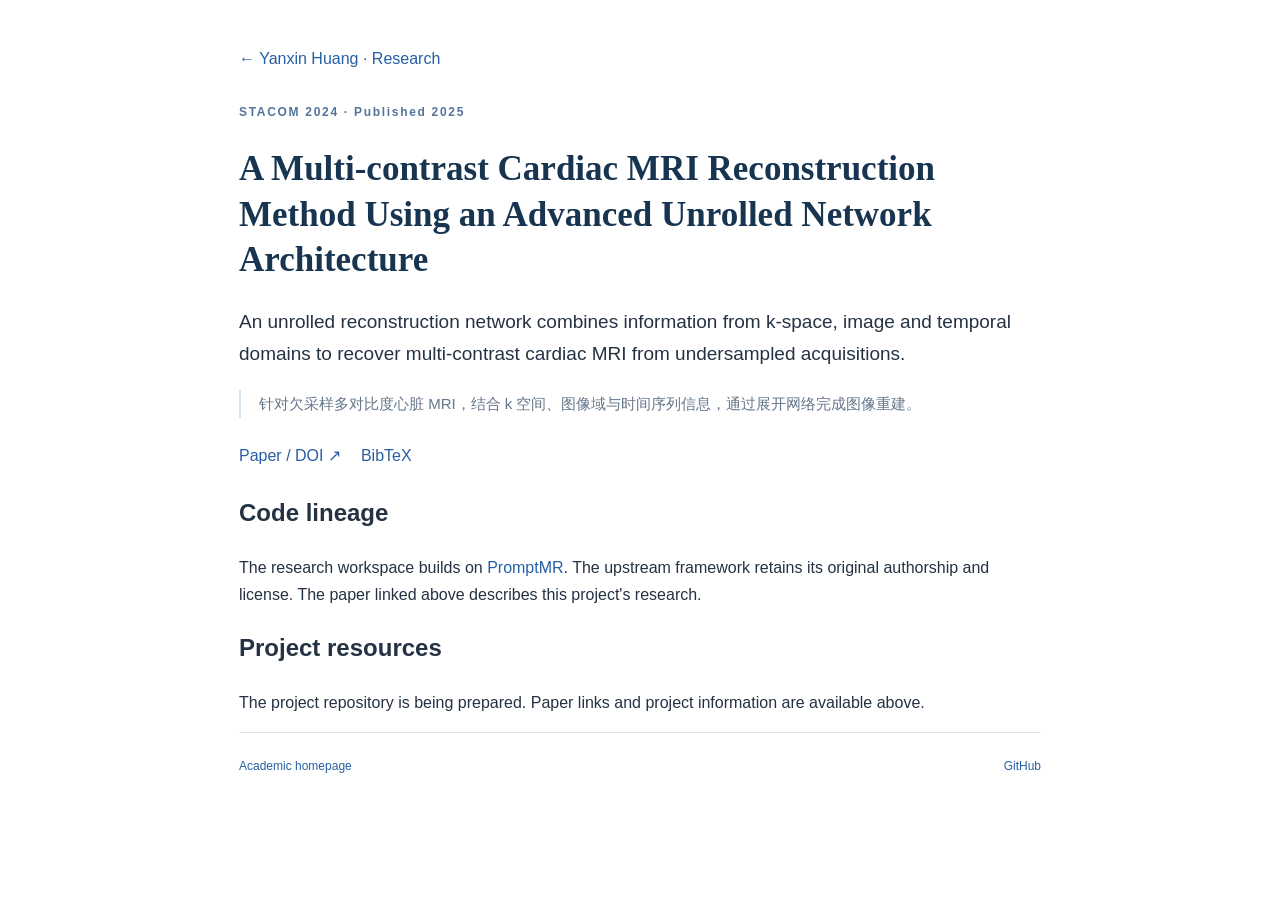
==== projects/cmr-reconstruction.html @ 60f84d49 "Publish academic homepage with Chinese summaries and verified paper links" ====
<!doctype html><html lang="en"><head><meta charset="utf-8"><meta name="viewport" content="width=device-width,initial-scale=1"><title>CMR Reconstruction | Yanxin Huang</title><link rel="stylesheet" href="../styles.css"><link rel="canonical" href="https://huangyanxin-china.github.io/projects/cmr-reconstruction.html"></head><body><main class="project-page"><a class="back" href="../index.html#projects">← Yanxin Huang · Research</a><p class="eyebrow">STACOM 2024 · Published 2025</p><h1>A Multi-contrast Cardiac MRI Reconstruction Method Using an Advanced Unrolled Network Architecture</h1><p class="lead">An unrolled reconstruction network combines information from k-space, image and temporal domains to recover multi-contrast cardiac MRI from undersampled acquisitions.</p><p class="chinese" lang="zh-CN">针对欠采样多对比度心脏 MRI，结合 k 空间、图像域与时间序列信息，通过展开网络完成图像重建。</p><div class="resource-links"><a href="https://doi.org/10.1007/978-3-031-87756-8_16">Paper / DOI ↗</a><a href="../publications.bib" download>BibTeX</a></div><h2>Code lineage</h2><p>The research workspace builds on <a href="https://github.com/hellopipu/PromptMR">PromptMR</a>. The upstream framework retains its original authorship and license. The paper linked above describes this project's research.</p><h2>Project resources</h2><p class="repository-status">The project repository is being prepared. Paper links and project information are available above.</p><footer><a href="../index.html">Academic homepage</a><a href="https://github.com/Huangyanxin-China">GitHub</a></footer></main></body></html>
---- styles.css ----
*{box-sizing:border-box}html{scroll-behavior:smooth;scroll-padding-top:100px}body{margin:0;background:#fff;color:#253244;font-family:Inter,-apple-system,BlinkMacSystemFont,"Segoe UI",Arial,sans-serif;font-size:16px;line-height:1.7}a{color:#265fa4;text-decoration:none}a:hover{text-decoration:underline}a:focus-visible,button:focus-visible,summary:focus-visible{outline:3px solid #e4a12b;outline-offset:5px}.skip{position:absolute;left:10px;top:-80px;background:#fff;padding:12px;z-index:9}.skip:focus{top:8px}header{max-width:1220px;margin:auto;padding:25px 36px;border-bottom:1px solid #e0e7ef;display:flex;justify-content:space-between;align-items:center}.wordmark{font-size:15px;font-weight:750;letter-spacing:1.5px;color:#172d48}.wordmark span{margin-left:16px;color:#78879a;font-size:12px;font-weight:500;letter-spacing:2px}nav{display:flex;gap:30px}nav a{font-size:14px;color:#4c5b6d}.layout{max-width:1220px;margin:0 auto;display:grid;grid-template-columns:260px minmax(0,1fr);gap:64px;padding:60px 36px 0}.profile{align-self:start;position:sticky;top:38px}.monogram{height:114px;width:114px;background:#eef3f9;border:1px solid #d8e3f0;color:#1b426d;font-family:Georgia,serif;font-size:42px;display:flex;align-items:center;justify-content:center;border-radius:50%;position:relative;margin-bottom:22px}.monogram span{height:7px;width:32px;background:#2d659d;position:absolute;bottom:18px;border-radius:2px}.profile h1{font-size:28px;line-height:1.2;margin:0 0 16px;color:#14283f;letter-spacing:-.6px}.affiliation,.university{font-size:14px;color:#617184;line-height:1.7;margin:0 0 10px}.university{color:#3c526b}.profile-rule{width:36px;height:2px;background:#b8cce4;margin:27px 0}.label,.eyebrow{font-size:12px;font-weight:700;letter-spacing:1.7px;color:#53739b}.interests{list-style:none;padding:0;margin:10px 0 30px;font-size:14px;color:#536579}.interests li{margin:5px 0}.profile-link{font-size:14px;font-weight:600}.profile-link span{margin-left:15px}main{min-width:0}.eyebrow{margin:0 0 18px}.intro h2{font-family:Georgia,"Times New Roman",serif;font-size:43px;line-height:1.18;letter-spacing:-1.2px;font-weight:400;color:#173450;margin:0 0 24px}.bio{font-size:17px;margin:0 0 16px}.chinese{font-size:15px;color:#65768a;line-height:1.9;border-left:2px solid #d8e4f0;padding-left:18px}.intro{padding-bottom:34px}section{margin-bottom:43px}.section-heading{border-bottom:1px solid #dce4ee;padding-bottom:12px;margin:0 0 23px;display:flex;align-items:baseline;justify-content:space-between;gap:15px}.section-heading h2{font-size:23px;letter-spacing:-.5px;color:#1b324c;margin:0;font-weight:650}.section-heading>span{font-size:11px;letter-spacing:1.1px;white-space:nowrap;color:#7c8b9b}.publication{display:grid;grid-template-columns:190px minmax(0,1fr);gap:25px}.paper-thumb{background:#edf3fa;border:1px solid #d8e5f3;padding:17px 13px;align-self:start;border-radius:7px;text-align:center}.paper-thumb:hover{text-decoration:none;border-color:#86a9d0}.badge{font-size:14px;font-weight:750;letter-spacing:1px;color:#234f7f}.thumb-steps{margin:20px 0;font-size:13px;display:flex;flex-direction:column;line-height:1.6;color:#5a6f88}.thumb-steps>span,.thumb-steps>strong{background:white;border:1px solid #d7e2ee;border-radius:5px;padding:7px 3px}.thumb-steps>strong{background:#2c5e92;color:white}.thumb-steps i{font-style:normal;color:#839bb5;font-size:16px}.thumb-note{font-size:12px;color:#65819f}.status{font-size:11px;letter-spacing:1.1px;color:#6a7d92}.paper-copy h3{font-size:19px;line-height:1.5;color:#245b94;margin:6px 0 10px;font-weight:650}.authors{font-size:14px;line-height:1.8;color:#617083;margin:0 0 11px}.authors strong{color:#283b52;font-weight:650}.paper-links{display:flex;flex-wrap:wrap;gap:0;font-size:14px}.paper-links a+a:before{content:"/";display:inline-block;margin:0 12px;color:#bcc7d4}.contributions{font-size:14px;line-height:1.8;padding-left:18px;color:#455a73;margin-bottom:0}.figure-link{display:block}.figure-link img{display:block;width:100%;height:auto}.caption,figcaption{font-size:13px;color:#697d93;margin:10px 0}.plot{margin:20px 0 28px;padding:20px 15px 10px;border:1px solid #dfe7f0;border-radius:6px}.plot img,.concept img{display:block;width:100%;height:auto}.results-controls{display:flex;justify-content:space-between;align-items:center;gap:15px;margin:24px 0 18px;font-size:14px}.budget{display:flex;border:1px solid #d4dfec;border-radius:6px;padding:3px;gap:3px}.budget button{border:0;background:transparent;color:#526983;font:inherit;font-size:14px;padding:7px 12px;border-radius:3px;cursor:pointer}.budget button[aria-pressed=true]{background:#224f81;color:white}.metric-cards{display:grid;grid-template-columns:1fr 1fr;gap:15px}.metric{background:#f4f7fb;padding:18px 21px;border-top:2px solid #3b6d9e}.metric h3{font-size:14px;margin:0;color:#49627e;font-weight:500}.value{font-family:Georgia,serif;font-size:36px;line-height:1.5;color:#193b61}.value small{font:12px Arial,sans-serif;color:#6c7e92;margin-left:10px}.gain{font-size:13px;color:#315e83}.table-wrap{overflow-x:auto;margin-top:23px}table{border-collapse:collapse;width:100%;font-size:14px;text-align:left;white-space:nowrap}caption{text-align:left;color:#60748c;font-size:13px;margin-bottom:8px}th{font-weight:600;color:#344e6c;background:#f7f9fc}th,td{padding:9px 10px;border-bottom:1px solid #e4eaf1}td:nth-child(4){font-weight:650;color:#235588}.evidence-note{font-size:13px;color:#68798b;line-height:1.8;margin-top:20px}.download{font-size:14px;font-weight:600}.download span{margin-left:10px}details{margin-top:22px;border:1px solid #dce5ef;border-radius:5px;padding:14px 18px}summary{cursor:pointer;font-size:15px;font-weight:550;color:#305c87}details div{font-size:15px;color:#52657a;line-height:1.9}footer{border-top:1px solid #dce4ee;padding:23px 0 32px;font-size:12px;color:#7d8a99;display:flex;flex-wrap:wrap;gap:12px;justify-content:space-between}@media(max-width:960px){.layout{gap:35px;grid-template-columns:215px minmax(0,1fr);padding-left:25px;padding-right:25px}.intro h2{font-size:35px}.publication{grid-template-columns:150px minmax(0,1fr);gap:18px}.section-heading{flex-wrap:wrap}.section-heading>span{font-size:11px}}@media(max-width:700px){header{padding:20px}.wordmark span{display:none}nav{gap:18px}.layout{display:block;padding:28px 20px 0}.profile{position:static;margin-bottom:35px;padding-bottom:24px;border-bottom:1px solid #dce4ee}.monogram{float:left;width:78px;height:78px;font-size:28px;margin:0 20px 12px 0}.monogram span{bottom:10px;width:24px;height:4px}.profile h1{font-size:25px;padding-top:4px}.affiliation br,.university br{display:none}.profile-rule,.profile .label,.interests,.profile-link{display:none}.university{clear:both}.intro h2{font-size:35px}.publication{grid-template-columns:1fr}.paper-thumb{display:none}.section-heading h2{font-size:22px}.section-heading>span{white-space:normal}.metric-cards{gap:10px}.metric{padding:14px}.value{font-size:30px}.results-controls{align-items:flex-start;flex-direction:column}.budget button{padding:9px 16px}.plot{padding:12px 5px}.eyebrow{font-size:11px;letter-spacing:1px}footer{display:block}footer span,footer a{display:block;margin:5px 0}}@media(prefers-reduced-motion:reduce){html{scroll-behavior:auto}}
.portrait{display:block;width:130px;height:172px;object-fit:cover;border-radius:7px;margin-bottom:23px;border:1px solid #dfe5ec}.identity-links{display:flex;gap:20px;font-size:14px}.additional-paper{margin-top:30px;padding-top:28px;border-top:1px solid #e5ebf2}.paper-summary{font-size:14px;line-height:1.8;margin-bottom:12px}.paper-chinese{font-size:13px;margin-top:13px}.thumb-steps>span+span{margin-top:10px}.project-list>a{display:grid;grid-template-columns:180px 1fr;gap:4px 18px;padding:18px 0;border-bottom:1px solid #e7ecf2;color:#405971}.project-list strong{color:#245b94}.project-list span{font-size:14px}.project-state{grid-column:2;color:#718197;font-size:12px!important}.project-page{max-width:850px;margin:45px auto;padding:0 24px}.project-page h1{font-family:Georgia,serif;font-size:35px;line-height:1.3;color:#173450}.project-page .back{display:inline-block;margin-bottom:30px}.project-page .lead{font-size:19px}.project-page img{max-width:100%;height:auto}.project-page .resource-links{display:flex;gap:20px;margin:24px 0;flex-wrap:wrap}.project-page code{font-size:14px;background:#f2f5f9;padding:2px 5px}@media(max-width:700px){.portrait{width:88px;height:119px;float:left;margin:0 20px 14px 0}.identity-links{clear:both}.project-list>a{grid-template-columns:1fr}.project-state{grid-column:1}.project-page h1{font-size:28px}}
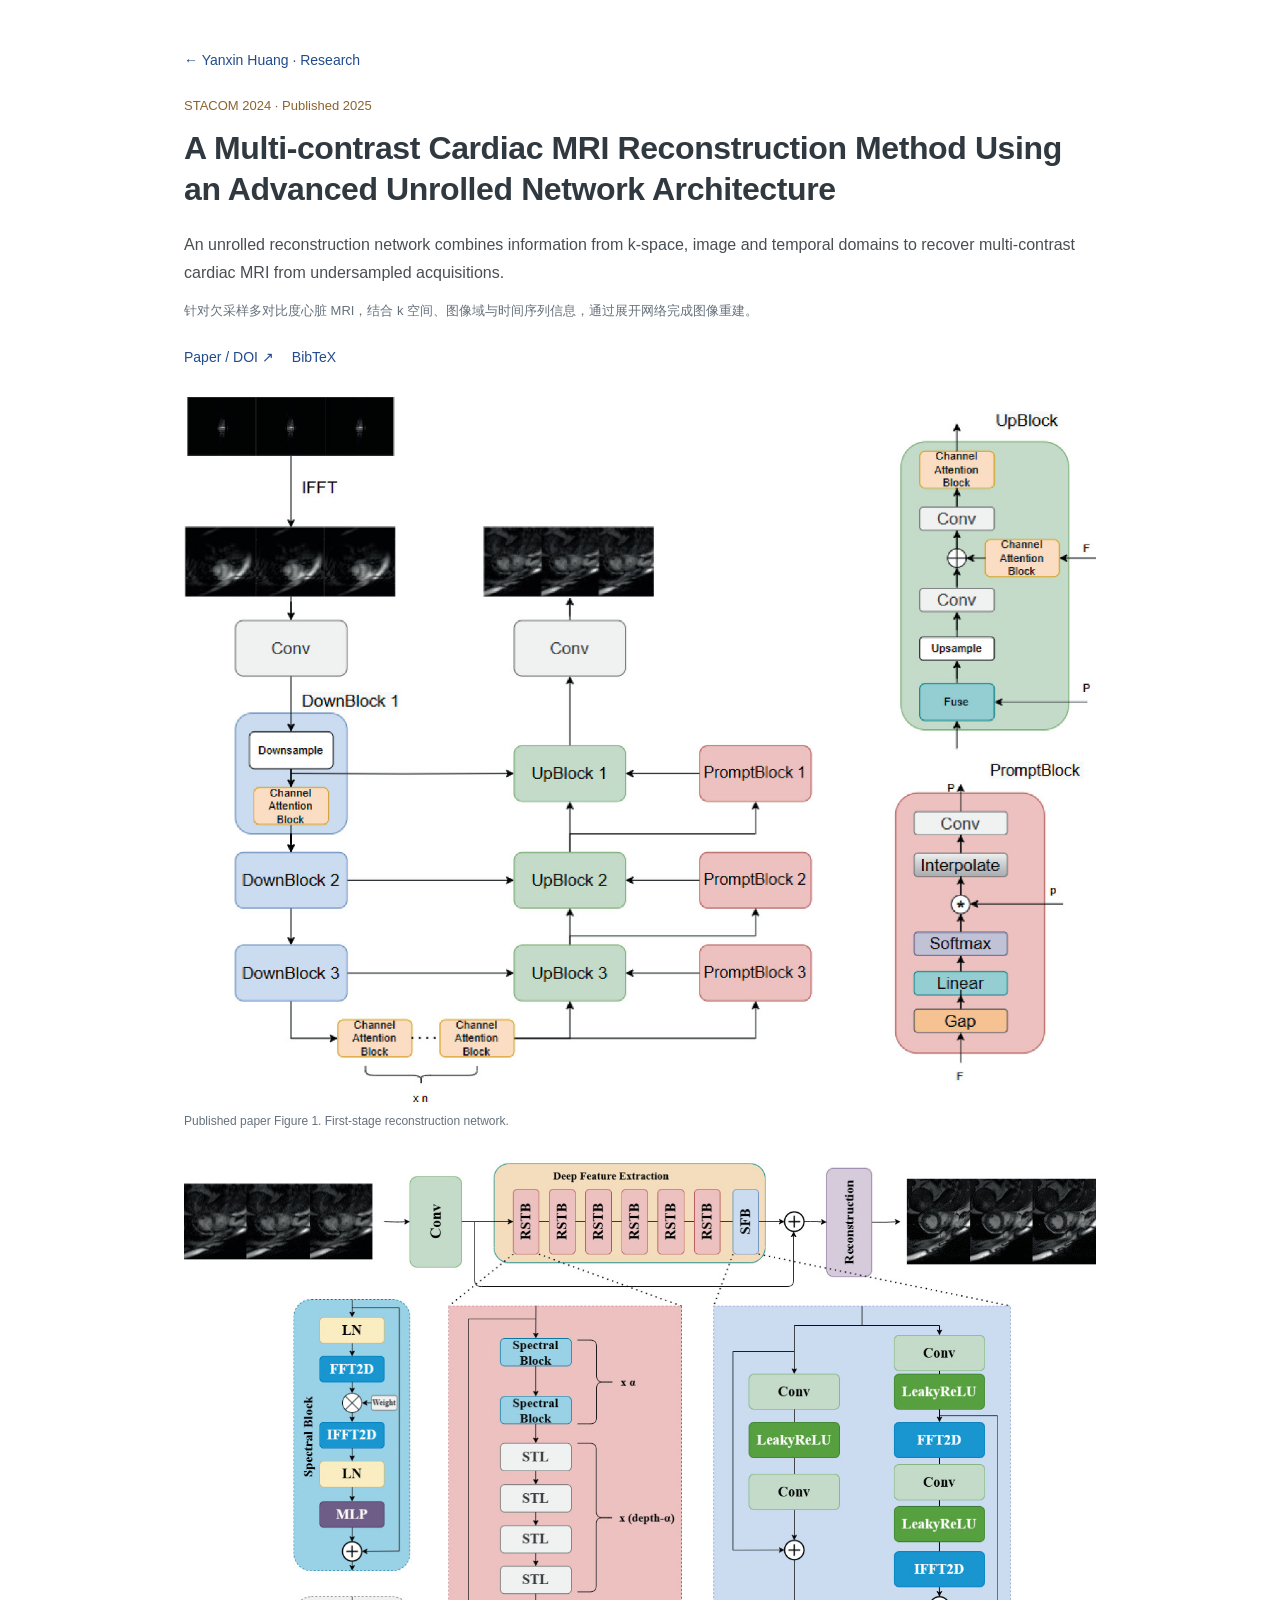
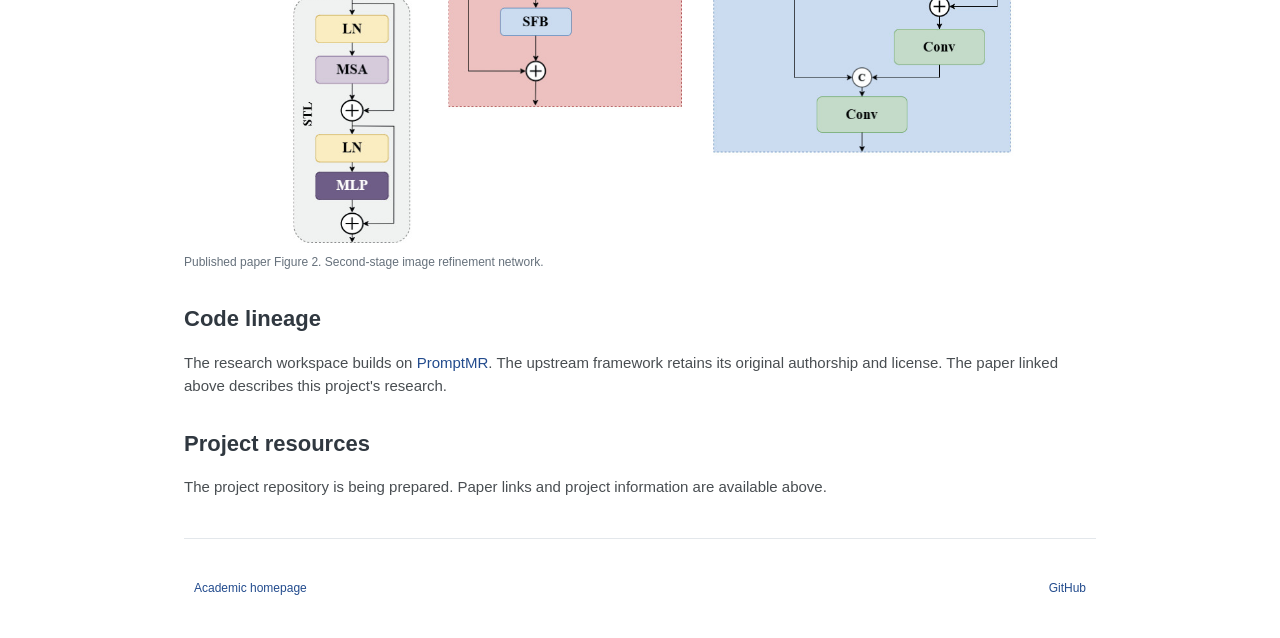
==== commit 8b08962d: "Use original paper architecture figures and refine academic typography" ====
--- a/projects/cmr-reconstruction.html
+++ b/projects/cmr-reconstruction.html
@@ -1 +1,2 @@
-<!doctype html><html lang="en"><head><meta charset="utf-8"><meta name="viewport" content="width=device-width,initial-scale=1"><title>CMR Reconstruction | Yanxin Huang</title><link rel="stylesheet" href="../styles.css"><link rel="canonical" href="https://huangyanxin-china.github.io/projects/cmr-reconstruction.html"></head><body><main class="project-page"><a class="back" href="../index.html#projects">← Yanxin Huang · Research</a><p class="eyebrow">STACOM 2024 · Published 2025</p><h1>A Multi-contrast Cardiac MRI Reconstruction Method Using an Advanced Unrolled Network Architecture</h1><p class="lead">An unrolled reconstruction network combines information from k-space, image and temporal domains to recover multi-contrast cardiac MRI from undersampled acquisitions.</p><p class="chinese" lang="zh-CN">针对欠采样多对比度心脏 MRI，结合 k 空间、图像域与时间序列信息，通过展开网络完成图像重建。</p><div class="resource-links"><a href="https://doi.org/10.1007/978-3-031-87756-8_16">Paper / DOI ↗</a><a href="../publications.bib" download>BibTeX</a></div><h2>Code lineage</h2><p>The research workspace builds on <a href="https://github.com/hellopipu/PromptMR">PromptMR</a>. The upstream framework retains its original authorship and license. The paper linked above describes this project's research.</p><h2>Project resources</h2><p class="repository-status">The project repository is being prepared. Paper links and project information are available above.</p><footer><a href="../index.html">Academic homepage</a><a href="https://github.com/Huangyanxin-China">GitHub</a></footer></main></body></html>+<!DOCTYPE html>
+<html lang="en"><head><meta charset="utf-8"/><meta content="width=device-width,initial-scale=1" name="viewport"/><title>CMR Reconstruction | Yanxin Huang</title><link href="../styles.css" rel="stylesheet"/><link href="https://huangyanxin-china.github.io/projects/cmr-reconstruction.html" rel="canonical"/></head><body><main class="project-page"><a class="back" href="../index.html#projects">← Yanxin Huang · Research</a><p class="eyebrow">STACOM 2024 · Published 2025</p><h1>A Multi-contrast Cardiac MRI Reconstruction Method Using an Advanced Unrolled Network Architecture</h1><p class="lead">An unrolled reconstruction network combines information from k-space, image and temporal domains to recover multi-contrast cardiac MRI from undersampled acquisitions.</p><p class="chinese" lang="zh-CN">针对欠采样多对比度心脏 MRI，结合 k 空间、图像域与时间序列信息，通过展开网络完成图像重建。</p><div class="resource-links"><a href="https://doi.org/10.1007/978-3-031-87756-8_16">Paper / DOI ↗</a><a download="" href="../publications.bib">BibTeX</a></div><figure class="project-architecture"><a href="../assets/publications/cmr-architecture.png" rel="noopener" target="_blank"><img alt="Published paper Figure 1. First-stage reconstruction network." decoding="async" height="1004" loading="lazy" src="../assets/publications/cmr-architecture.png" width="1299"/></a><figcaption>Published paper Figure 1. First-stage reconstruction network.</figcaption></figure><figure class="project-architecture"><a href="../assets/publications/cmr-refinement.png" rel="noopener" target="_blank"><img alt="Published paper Figure 2. Second-stage image refinement network." decoding="async" height="1054" loading="lazy" src="../assets/publications/cmr-refinement.png" width="1407"/></a><figcaption>Published paper Figure 2. Second-stage image refinement network.</figcaption></figure><h2>Code lineage</h2><p>The research workspace builds on <a href="https://github.com/hellopipu/PromptMR">PromptMR</a>. The upstream framework retains its original authorship and license. The paper linked above describes this project's research.</p><h2>Project resources</h2><p class="repository-status">The project repository is being prepared. Paper links and project information are available above.</p><footer><a href="../index.html">Academic homepage</a><a href="https://github.com/Huangyanxin-China">GitHub</a></footer></main></body></html>
--- a/styles.css
+++ b/styles.css
@@ -1,2 +1,154 @@
-*{box-sizing:border-box}html{scroll-behavior:smooth;scroll-padding-top:100px}body{margin:0;background:#fff;color:#253244;font-family:Inter,-apple-system,BlinkMacSystemFont,"Segoe UI",Arial,sans-serif;font-size:16px;line-height:1.7}a{color:#265fa4;text-decoration:none}a:hover{text-decoration:underline}a:focus-visible,button:focus-visible,summary:focus-visible{outline:3px solid #e4a12b;outline-offset:5px}.skip{position:absolute;left:10px;top:-80px;background:#fff;padding:12px;z-index:9}.skip:focus{top:8px}header{max-width:1220px;margin:auto;padding:25px 36px;border-bottom:1px solid #e0e7ef;display:flex;justify-content:space-between;align-items:center}.wordmark{font-size:15px;font-weight:750;letter-spacing:1.5px;color:#172d48}.wordmark span{margin-left:16px;color:#78879a;font-size:12px;font-weight:500;letter-spacing:2px}nav{display:flex;gap:30px}nav a{font-size:14px;color:#4c5b6d}.layout{max-width:1220px;margin:0 auto;display:grid;grid-template-columns:260px minmax(0,1fr);gap:64px;padding:60px 36px 0}.profile{align-self:start;position:sticky;top:38px}.monogram{height:114px;width:114px;background:#eef3f9;border:1px solid #d8e3f0;color:#1b426d;font-family:Georgia,serif;font-size:42px;display:flex;align-items:center;justify-content:center;border-radius:50%;position:relative;margin-bottom:22px}.monogram span{height:7px;width:32px;background:#2d659d;position:absolute;bottom:18px;border-radius:2px}.profile h1{font-size:28px;line-height:1.2;margin:0 0 16px;color:#14283f;letter-spacing:-.6px}.affiliation,.university{font-size:14px;color:#617184;line-height:1.7;margin:0 0 10px}.university{color:#3c526b}.profile-rule{width:36px;height:2px;background:#b8cce4;margin:27px 0}.label,.eyebrow{font-size:12px;font-weight:700;letter-spacing:1.7px;color:#53739b}.interests{list-style:none;padding:0;margin:10px 0 30px;font-size:14px;color:#536579}.interests li{margin:5px 0}.profile-link{font-size:14px;font-weight:600}.profile-link span{margin-left:15px}main{min-width:0}.eyebrow{margin:0 0 18px}.intro h2{font-family:Georgia,"Times New Roman",serif;font-size:43px;line-height:1.18;letter-spacing:-1.2px;font-weight:400;color:#173450;margin:0 0 24px}.bio{font-size:17px;margin:0 0 16px}.chinese{font-size:15px;color:#65768a;line-height:1.9;border-left:2px solid #d8e4f0;padding-left:18px}.intro{padding-bottom:34px}section{margin-bottom:43px}.section-heading{border-bottom:1px solid #dce4ee;padding-bottom:12px;margin:0 0 23px;display:flex;align-items:baseline;justify-content:space-between;gap:15px}.section-heading h2{font-size:23px;letter-spacing:-.5px;color:#1b324c;margin:0;font-weight:650}.section-heading>span{font-size:11px;letter-spacing:1.1px;white-space:nowrap;color:#7c8b9b}.publication{display:grid;grid-template-columns:190px minmax(0,1fr);gap:25px}.paper-thumb{background:#edf3fa;border:1px solid #d8e5f3;padding:17px 13px;align-self:start;border-radius:7px;text-align:center}.paper-thumb:hover{text-decoration:none;border-color:#86a9d0}.badge{font-size:14px;font-weight:750;letter-spacing:1px;color:#234f7f}.thumb-steps{margin:20px 0;font-size:13px;display:flex;flex-direction:column;line-height:1.6;color:#5a6f88}.thumb-steps>span,.thumb-steps>strong{background:white;border:1px solid #d7e2ee;border-radius:5px;padding:7px 3px}.thumb-steps>strong{background:#2c5e92;color:white}.thumb-steps i{font-style:normal;color:#839bb5;font-size:16px}.thumb-note{font-size:12px;color:#65819f}.status{font-size:11px;letter-spacing:1.1px;color:#6a7d92}.paper-copy h3{font-size:19px;line-height:1.5;color:#245b94;margin:6px 0 10px;font-weight:650}.authors{font-size:14px;line-height:1.8;color:#617083;margin:0 0 11px}.authors strong{color:#283b52;font-weight:650}.paper-links{display:flex;flex-wrap:wrap;gap:0;font-size:14px}.paper-links a+a:before{content:"/";display:inline-block;margin:0 12px;color:#bcc7d4}.contributions{font-size:14px;line-height:1.8;padding-left:18px;color:#455a73;margin-bottom:0}.figure-link{display:block}.figure-link img{display:block;width:100%;height:auto}.caption,figcaption{font-size:13px;color:#697d93;margin:10px 0}.plot{margin:20px 0 28px;padding:20px 15px 10px;border:1px solid #dfe7f0;border-radius:6px}.plot img,.concept img{display:block;width:100%;height:auto}.results-controls{display:flex;justify-content:space-between;align-items:center;gap:15px;margin:24px 0 18px;font-size:14px}.budget{display:flex;border:1px solid #d4dfec;border-radius:6px;padding:3px;gap:3px}.budget button{border:0;background:transparent;color:#526983;font:inherit;font-size:14px;padding:7px 12px;border-radius:3px;cursor:pointer}.budget button[aria-pressed=true]{background:#224f81;color:white}.metric-cards{display:grid;grid-template-columns:1fr 1fr;gap:15px}.metric{background:#f4f7fb;padding:18px 21px;border-top:2px solid #3b6d9e}.metric h3{font-size:14px;margin:0;color:#49627e;font-weight:500}.value{font-family:Georgia,serif;font-size:36px;line-height:1.5;color:#193b61}.value small{font:12px Arial,sans-serif;color:#6c7e92;margin-left:10px}.gain{font-size:13px;color:#315e83}.table-wrap{overflow-x:auto;margin-top:23px}table{border-collapse:collapse;width:100%;font-size:14px;text-align:left;white-space:nowrap}caption{text-align:left;color:#60748c;font-size:13px;margin-bottom:8px}th{font-weight:600;color:#344e6c;background:#f7f9fc}th,td{padding:9px 10px;border-bottom:1px solid #e4eaf1}td:nth-child(4){font-weight:650;color:#235588}.evidence-note{font-size:13px;color:#68798b;line-height:1.8;margin-top:20px}.download{font-size:14px;font-weight:600}.download span{margin-left:10px}details{margin-top:22px;border:1px solid #dce5ef;border-radius:5px;padding:14px 18px}summary{cursor:pointer;font-size:15px;font-weight:550;color:#305c87}details div{font-size:15px;color:#52657a;line-height:1.9}footer{border-top:1px solid #dce4ee;padding:23px 0 32px;font-size:12px;color:#7d8a99;display:flex;flex-wrap:wrap;gap:12px;justify-content:space-between}@media(max-width:960px){.layout{gap:35px;grid-template-columns:215px minmax(0,1fr);padding-left:25px;padding-right:25px}.intro h2{font-size:35px}.publication{grid-template-columns:150px minmax(0,1fr);gap:18px}.section-heading{flex-wrap:wrap}.section-heading>span{font-size:11px}}@media(max-width:700px){header{padding:20px}.wordmark span{display:none}nav{gap:18px}.layout{display:block;padding:28px 20px 0}.profile{position:static;margin-bottom:35px;padding-bottom:24px;border-bottom:1px solid #dce4ee}.monogram{float:left;width:78px;height:78px;font-size:28px;margin:0 20px 12px 0}.monogram span{bottom:10px;width:24px;height:4px}.profile h1{font-size:25px;padding-top:4px}.affiliation br,.university br{display:none}.profile-rule,.profile .label,.interests,.profile-link{display:none}.university{clear:both}.intro h2{font-size:35px}.publication{grid-template-columns:1fr}.paper-thumb{display:none}.section-heading h2{font-size:22px}.section-heading>span{white-space:normal}.metric-cards{gap:10px}.metric{padding:14px}.value{font-size:30px}.results-controls{align-items:flex-start;flex-direction:column}.budget button{padding:9px 16px}.plot{padding:12px 5px}.eyebrow{font-size:11px;letter-spacing:1px}footer{display:block}footer span,footer a{display:block;margin:5px 0}}@media(prefers-reduced-motion:reduce){html{scroll-behavior:auto}}
-.portrait{display:block;width:130px;height:172px;object-fit:cover;border-radius:7px;margin-bottom:23px;border:1px solid #dfe5ec}.identity-links{display:flex;gap:20px;font-size:14px}.additional-paper{margin-top:30px;padding-top:28px;border-top:1px solid #e5ebf2}.paper-summary{font-size:14px;line-height:1.8;margin-bottom:12px}.paper-chinese{font-size:13px;margin-top:13px}.thumb-steps>span+span{margin-top:10px}.project-list>a{display:grid;grid-template-columns:180px 1fr;gap:4px 18px;padding:18px 0;border-bottom:1px solid #e7ecf2;color:#405971}.project-list strong{color:#245b94}.project-list span{font-size:14px}.project-state{grid-column:2;color:#718197;font-size:12px!important}.project-page{max-width:850px;margin:45px auto;padding:0 24px}.project-page h1{font-family:Georgia,serif;font-size:35px;line-height:1.3;color:#173450}.project-page .back{display:inline-block;margin-bottom:30px}.project-page .lead{font-size:19px}.project-page img{max-width:100%;height:auto}.project-page .resource-links{display:flex;gap:20px;margin:24px 0;flex-wrap:wrap}.project-page code{font-size:14px;background:#f2f5f9;padding:2px 5px}@media(max-width:700px){.portrait{width:88px;height:119px;float:left;margin:0 20px 14px 0}.identity-links{clear:both}.project-list>a{grid-template-columns:1fr}.project-state{grid-column:1}.project-page h1{font-size:28px}}
+/* Typography follows hbinli.github.io; figures retain their original aspect ratios. */
+:root{--ink:#494e52;--muted:#66717c;--accent:#224b8d;--accent-hover:#163665;--gold:#b48136;--border:#e3e7eb;--wash:#f7f9fc;--highlight:#faf9f4;--font:"Trebuchet MS",Helvetica,Arial,"PingFang SC","Microsoft YaHei",sans-serif}
+*{box-sizing:border-box}
+html{scroll-behavior:smooth;scroll-padding-top:28px}
+body{margin:0;background:#fff;color:var(--ink);font:15px/1.55 var(--font)}
+a{color:var(--accent);text-decoration:none}
+a:hover{color:var(--accent-hover);text-decoration:underline;text-underline-offset:3px}
+a:focus-visible,button:focus-visible,summary:focus-visible{outline:3px solid var(--accent);outline-offset:4px}
+button{font:inherit;cursor:pointer}
+img{max-width:100%;height:auto}
+p{margin:12px 0}
+strong{font-weight:700}
+[hidden]{display:none!important}
+.sr-only{position:absolute;width:1px;height:1px;padding:0;margin:-1px;overflow:hidden;clip:rect(0,0,0,0);white-space:nowrap;border:0}
+.skip{position:absolute;top:-80px;left:16px;padding:10px 16px;background:#fff;z-index:20}
+.skip:focus{top:12px}
+.homepage{width:min(1000px,calc(100% - 48px));margin:56px auto 0}
+.page-section{margin:0 0 48px;scroll-margin-top:28px}
+.about{display:grid;grid-template-columns:minmax(0,1fr) 184px;gap:60px;align-items:center;padding:0 24px;margin-bottom:28px}
+.about h1{font-size:34px;font-weight:700;line-height:1.2;margin:0 0 20px;letter-spacing:-.7px;color:#303840}
+.about p{line-height:1.65;margin:14px 0}
+.affiliation{font-size:14px;color:var(--muted)}
+.institution{color:var(--accent)}
+.portrait{width:184px;height:auto;border-radius:6px;display:block}
+.chinese{color:var(--muted);font-size:13px;line-height:1.85}
+.bio-chinese{border-top:1px solid var(--border);padding-top:14px}
+.contact-links{display:flex;align-items:center;flex-wrap:wrap;gap:12px;margin-top:16px;font-size:14px}
+.contact-links>span{color:#afb6be}
+.quick-nav{display:flex;gap:26px;justify-content:center;margin:28px 0 40px;font-size:14px}
+.section-heading{margin:0 0 18px}
+.section-heading h2{display:inline;font-size:24px;line-height:1.3;font-weight:700;letter-spacing:-.3px;color:#303840}
+.section-note{font-size:14px;color:var(--muted);margin:0 0 20px}
+.news-list{padding:0;margin:0;list-style:none}
+.news-list li{display:grid;grid-template-columns:68px minmax(0,1fr);gap:14px;align-items:baseline;margin:10px 0;font-size:14px}
+.news-date{font-size:12px;text-align:center;background:var(--wash);border:1px solid var(--border);border-radius:4px;color:#566779;padding:2px 5px}
+.tag-filter{display:flex;flex-wrap:wrap;justify-content:flex-start;gap:9px;margin:24px 0}
+.tag-btn{border:1px solid #dce2e8;border-radius:20px;padding:7px 14px;background:#fff;font-size:13px;color:#52647b;transition:background .15s,border-color .15s}
+.tag-btn:hover{background:#f0f4fa;border-color:#a4b6cd}
+.tag-btn[aria-pressed=true]{color:#fff;background:var(--accent);border-color:var(--accent)}
+.tag-count{display:inline-grid;place-items:center;min-width:19px;height:19px;padding:0 4px;margin-left:5px;border-radius:12px;background:#edf1f6;color:#4d6280;font-size:11px;font-weight:700}
+.tag-btn[aria-pressed=true] .tag-count{background:#ffffff26;color:#fff}
+.publication{display:grid;grid-template-columns:320px minmax(0,1fr);gap:30px;align-items:center;margin:0;padding:30px 22px;border-bottom:1px solid var(--border)}
+.publication.featured{background:var(--highlight);border:1px solid #e7e2d4;border-radius:8px;margin-bottom:8px}
+.paper-thumb{display:block;min-width:0;text-align:center;padding:12px 10px 0;border:1px solid var(--border);border-radius:5px;background:#fff;color:var(--muted);transition:border-color .15s,box-shadow .15s}
+.paper-thumb:hover{text-decoration:none;border-color:#9aafcb;box-shadow:0 3px 14px #224b8d0c}
+.paper-thumb>img{display:block;width:100%;height:auto;object-fit:contain;margin:auto}
+.thumb-caption{display:flex;justify-content:space-between;align-items:center;gap:8px;text-align:left;font-size:11px;line-height:1.5;margin-top:12px;padding:9px 0;border-top:1px solid #edf0f3;color:var(--muted)}
+.thumb-expand{white-space:nowrap;color:var(--accent)}
+.badge{font-size:13px;font-weight:700;color:#52647b}
+.thumb-steps{display:flex;flex-direction:column;gap:7px;margin:14px 0;font-size:12px;line-height:1.5}
+.thumb-steps>span,.thumb-steps>strong{display:block;border:1px solid var(--border);border-radius:3px;padding:7px;background:var(--wash)}
+.thumb-steps>strong{background:var(--accent);border-color:var(--accent);color:#fff}
+.thumb-steps i{font-style:normal;color:var(--muted);line-height:1}
+.thumb-note{display:block;font-size:11px;color:var(--muted);padding-bottom:12px}
+.paper-copy{min-width:0}
+.status{display:block;font-size:12px;color:var(--muted);margin-bottom:8px;line-height:1.5}
+.featured .status{color:#8a632d;font-weight:700}
+.paper-copy h3{font-size:17px;line-height:1.4;font-weight:700;margin:0 0 10px;color:var(--accent);overflow-wrap:break-word}
+.authors{font-size:14px;line-height:1.6;margin:0 0 9px;color:var(--ink)}
+.authors strong{color:#303840}
+.paper-links{display:flex;flex-wrap:wrap;font-size:13px;line-height:1.9}
+.paper-links a+a::before{content:"/";margin:0 8px;color:#aab2bc;display:inline-block}
+.paper-summary{font-size:14px;line-height:1.65;margin:12px 0 0}
+.paper-chinese{font-size:13px;margin:10px 0 0}
+.project-list>a{display:grid;grid-template-columns:190px minmax(0,1fr);column-gap:22px;row-gap:4px;padding:18px 2px;border-bottom:1px solid var(--border);color:var(--ink)}
+.project-list strong{color:var(--accent)}
+.project-list span{font-size:14px}
+.project-state{grid-column:2;color:var(--muted);font-size:12px!important}
+.figure-link{display:block;margin-top:24px;padding:12px;border:1px solid var(--border);border-radius:6px;background:#fff}
+.figure-link img,.plot img,.concept img{display:block;width:100%;height:auto;object-fit:contain}
+.caption,figcaption{font-size:12px;color:var(--muted);line-height:1.65;margin:10px 0}
+.plot{margin:24px 0;padding:16px 12px 7px;border:1px solid var(--border);border-radius:6px}
+.results-controls{display:flex;justify-content:space-between;align-items:center;gap:12px;margin:24px 0 16px;font-size:14px}
+.budget{display:flex;gap:3px;padding:3px;border:1px solid #dce2e8;border-radius:6px;background:var(--wash)}
+.budget button{border:0;border-radius:3px;background:transparent;color:var(--accent);padding:7px 13px;font-size:13px}
+.budget button[aria-pressed=true]{background:var(--accent);color:#fff}
+.metric-cards{display:grid;grid-template-columns:1fr 1fr;gap:16px}
+.metric{padding:18px 22px;border:1px solid var(--border);border-top:2px solid #829bbd;border-radius:4px;background:var(--wash)}
+.metric h3{font-size:13px;font-weight:400;margin:0;color:var(--muted)}
+.value{font-size:34px;line-height:1.6;letter-spacing:-.8px;color:var(--accent);font-variant-numeric:tabular-nums}
+.value small{font-size:11px;letter-spacing:0;margin-left:8px;color:var(--muted)}
+.gain{font-size:12px;color:#52647b}
+.table-wrap{overflow-x:auto;margin-top:24px}
+table{border-collapse:collapse;width:100%;font-size:13px;white-space:nowrap;text-align:left;font-variant-numeric:tabular-nums}
+caption{text-align:left;font-size:13px;color:var(--muted);margin-bottom:9px}
+th,td{padding:11px 12px;border-bottom:1px solid var(--border)}
+th{font-weight:700;background:var(--wash);color:#52647b}
+td:nth-child(4){font-weight:700;color:var(--accent)}
+.evidence-note{font-size:13px;line-height:1.8;color:var(--muted)}
+.download{font-size:13px}.download span{margin-left:8px}
+details{margin-top:20px;padding:14px 18px;border:1px solid var(--border);border-radius:5px;background:var(--wash)}
+summary{font-size:14px;color:var(--accent);cursor:pointer}
+details div{font-size:14px;line-height:1.85;color:var(--muted)}
+footer{text-align:center;border-top:1px solid var(--border);padding:28px 10px 40px;color:var(--muted);font-size:12px}
+footer p{margin:5px 0}footer>a{display:inline-block;margin-top:12px}
+.section-nav{position:fixed;left:calc(50% + 540px);top:38%;display:flex;flex-direction:column;gap:17px;padding-left:18px;border-left:1px solid var(--border);font-size:12px}
+.section-nav a{position:relative;color:var(--muted)}
+.section-nav a::before{content:"";position:absolute;width:7px;height:7px;left:-22px;top:6px;border:1px solid #b8c4d4;border-radius:50%;background:#fff}
+.section-nav a[aria-current=location]{color:var(--accent)}
+.section-nav a[aria-current=location]::before{background:var(--accent);border-color:var(--accent)}
+.project-page{max-width:960px;margin:48px auto 0;padding:0 24px}
+.project-page .back{display:inline-block;margin-bottom:24px;font-size:14px}
+.eyebrow{font-size:13px;color:#8a632d;margin:0 0 10px}
+.project-page h1{font-size:32px;line-height:1.3;font-weight:700;letter-spacing:-.4px;margin:12px 0 20px;color:#303840}
+.project-page h2{font-size:22px;font-weight:700;margin:30px 0 14px;color:#303840}
+.project-page .lead{font-size:16px;line-height:1.75}
+.project-page .resource-links{display:flex;flex-wrap:wrap;gap:18px;margin:24px 0;font-size:14px}
+.project-page footer{margin-top:40px;display:flex;justify-content:space-between}
+.project-page code{font-size:13px;background:var(--wash);padding:3px 6px}
+.project-architecture{margin:28px 0}
+.project-architecture img{display:block;width:100%;height:auto}
+.figure-dialog{padding:0;border:1px solid var(--border);border-radius:9px;width:min(1500px,96vw);max-width:96vw;max-height:94vh;color:var(--ink);box-shadow:0 20px 80px #18253640}
+.figure-dialog::backdrop{background:#182536b8}
+.figure-dialog-content{padding:22px}
+.figure-dialog-header{display:flex;align-items:flex-start;justify-content:space-between;gap:20px;margin-bottom:22px}
+.figure-dialog-header h2{font-size:18px;line-height:1.4;margin:0;color:#303840}
+.figure-dialog-close{flex:none;border:1px solid #d7dfe8;border-radius:5px;background:var(--wash);color:var(--accent);padding:7px 13px;font-size:14px}
+.figure-dialog-image{display:flex;justify-content:center;background:#fff}
+.figure-dialog-image img{display:block;width:auto;max-width:100%;max-height:70vh;object-fit:contain}
+.figure-dialog-footer{display:flex;justify-content:space-between;gap:14px;align-items:baseline;margin-top:16px;font-size:13px}
+.figure-dialog-footer p{margin:0;color:var(--muted)}
+html:has(.figure-dialog[open]){overflow:hidden}
+@media(min-width:1360px){.quick-nav{display:none}.about{margin-bottom:48px}}
+@media(max-width:1359px){.section-nav{display:none}}
+@media(max-width:900px){
+ .publication{grid-template-columns:minmax(230px,34%) minmax(0,1fr);gap:24px;padding:26px 18px}
+ .about{gap:36px;padding:0 10px}
+}
+@media(max-width:700px){
+ .homepage{width:calc(100% - 36px);margin-top:32px}
+ .page-section{margin-bottom:38px}
+ .about{grid-template-columns:minmax(0,1fr) 140px;gap:24px;padding:0}
+ .portrait{width:140px}.about h1{font-size:29px}.about p{font-size:14px}
+ .publication{grid-template-columns:1fr;gap:22px;padding:24px 18px}
+ .paper-thumb{width:100%;max-width:500px;justify-self:center;padding:14px 12px 0}
+ .paper-copy h3{font-size:17px}
+ .section-heading h2{font-size:23px}
+ .project-list>a{grid-template-columns:1fr;gap:5px}.project-state{grid-column:1}
+ .metric{padding:14px}.value{font-size:29px}.value small{display:block;margin-left:0;margin-top:-3px}
+ .figure-dialog-content{padding:14px}.figure-dialog-header{gap:12px;margin-bottom:18px}.figure-dialog-header h2{font-size:16px}
+ .figure-dialog-footer{flex-direction:column;gap:8px;font-size:12px}
+}
+@media(max-width:480px){
+ .about{display:flex;flex-direction:column;gap:20px}.portrait{order:-1;width:126px}.about h1{text-align:center;margin-bottom:18px}
+ .contact-links{justify-content:center}.quick-nav{gap:22px;margin:26px 0 34px;font-size:13px}
+ .news-list li{font-size:13px;grid-template-columns:58px minmax(0,1fr);gap:10px}
+ .tag-filter{gap:8px}.tag-btn{padding:7px 11px;font-size:12px}
+ .publication{padding:22px 14px;gap:19px}
+ .authors,.paper-summary{font-size:14px}.paper-chinese{font-size:13px}
+ .results-controls{align-items:flex-start;flex-direction:column}.budget button{padding:9px 17px}
+ .metric-cards{gap:10px}.gain{font-size:11px}.plot{padding:10px 4px 4px}
+ .project-page{margin-top:28px;padding:0 20px}.project-page h1{font-size:27px}
+}
+@media(prefers-reduced-motion:reduce){html{scroll-behavior:auto}*{transition:none!important}}
